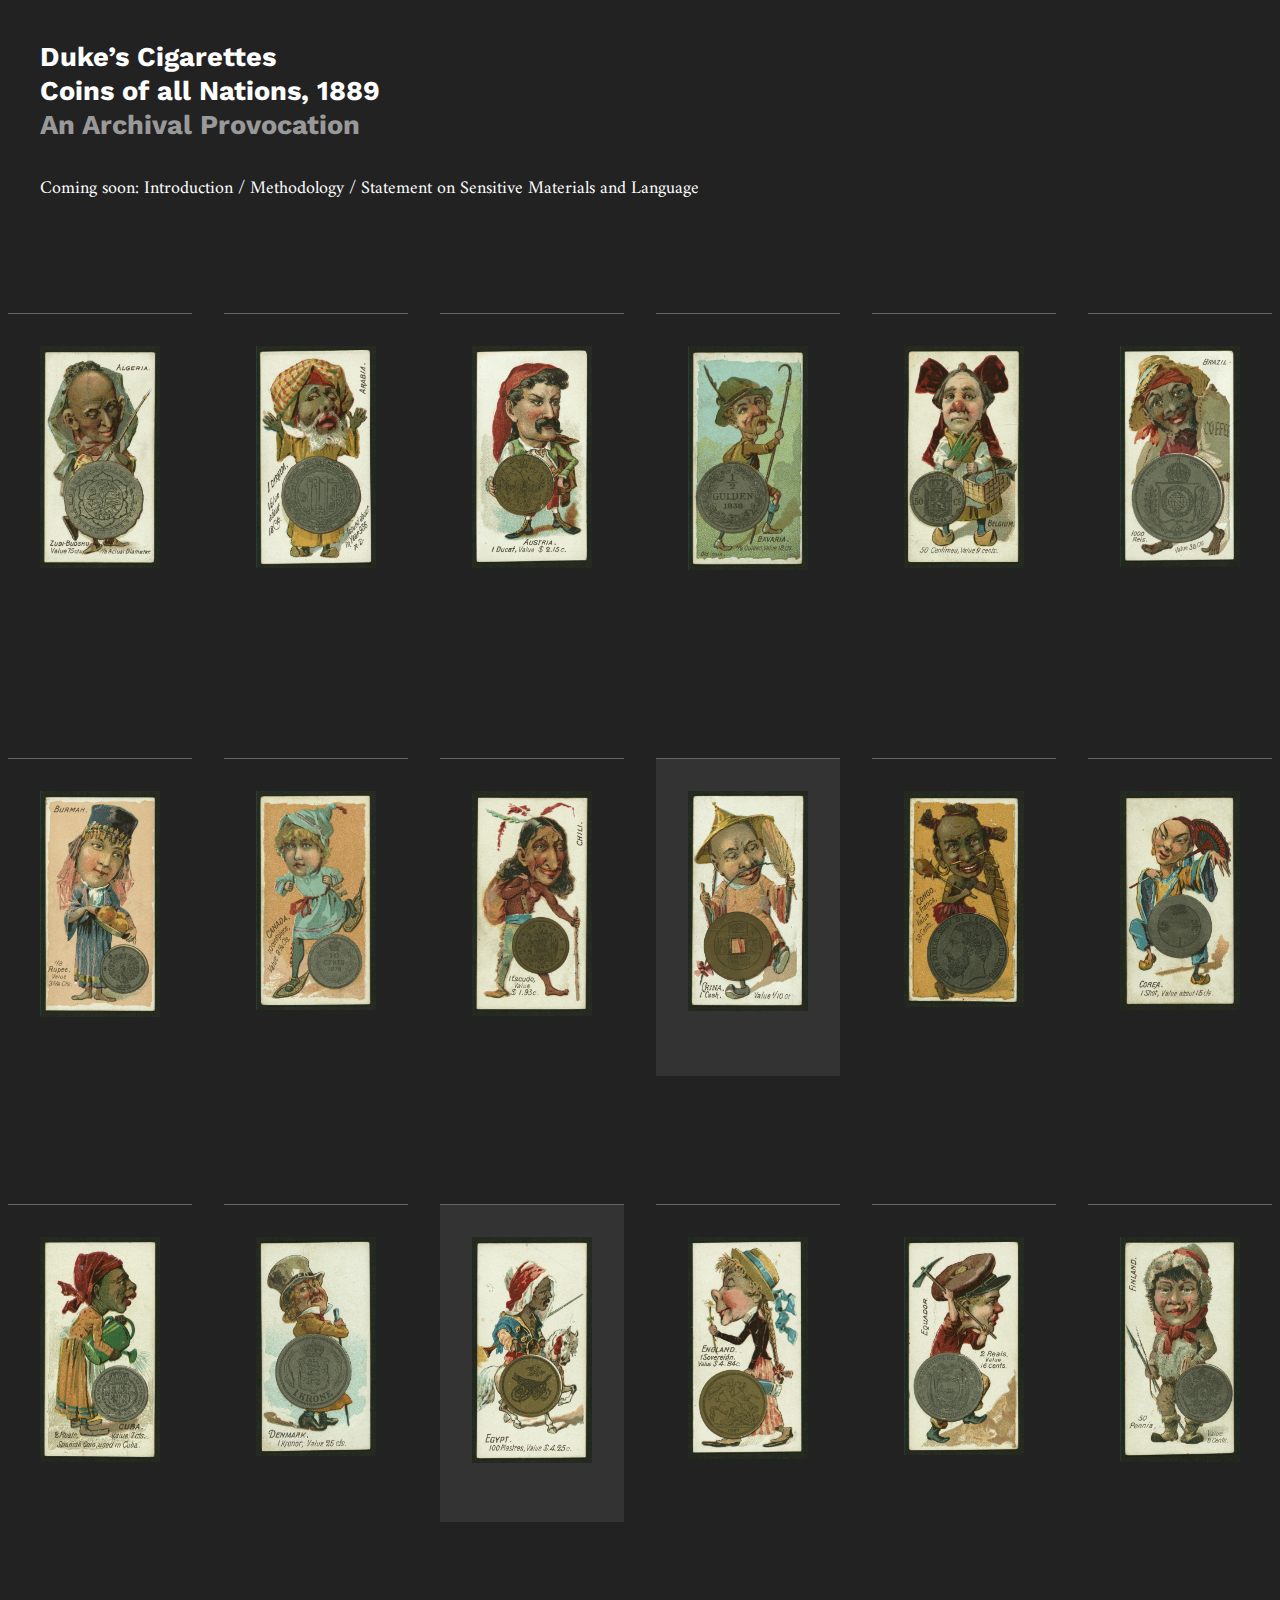
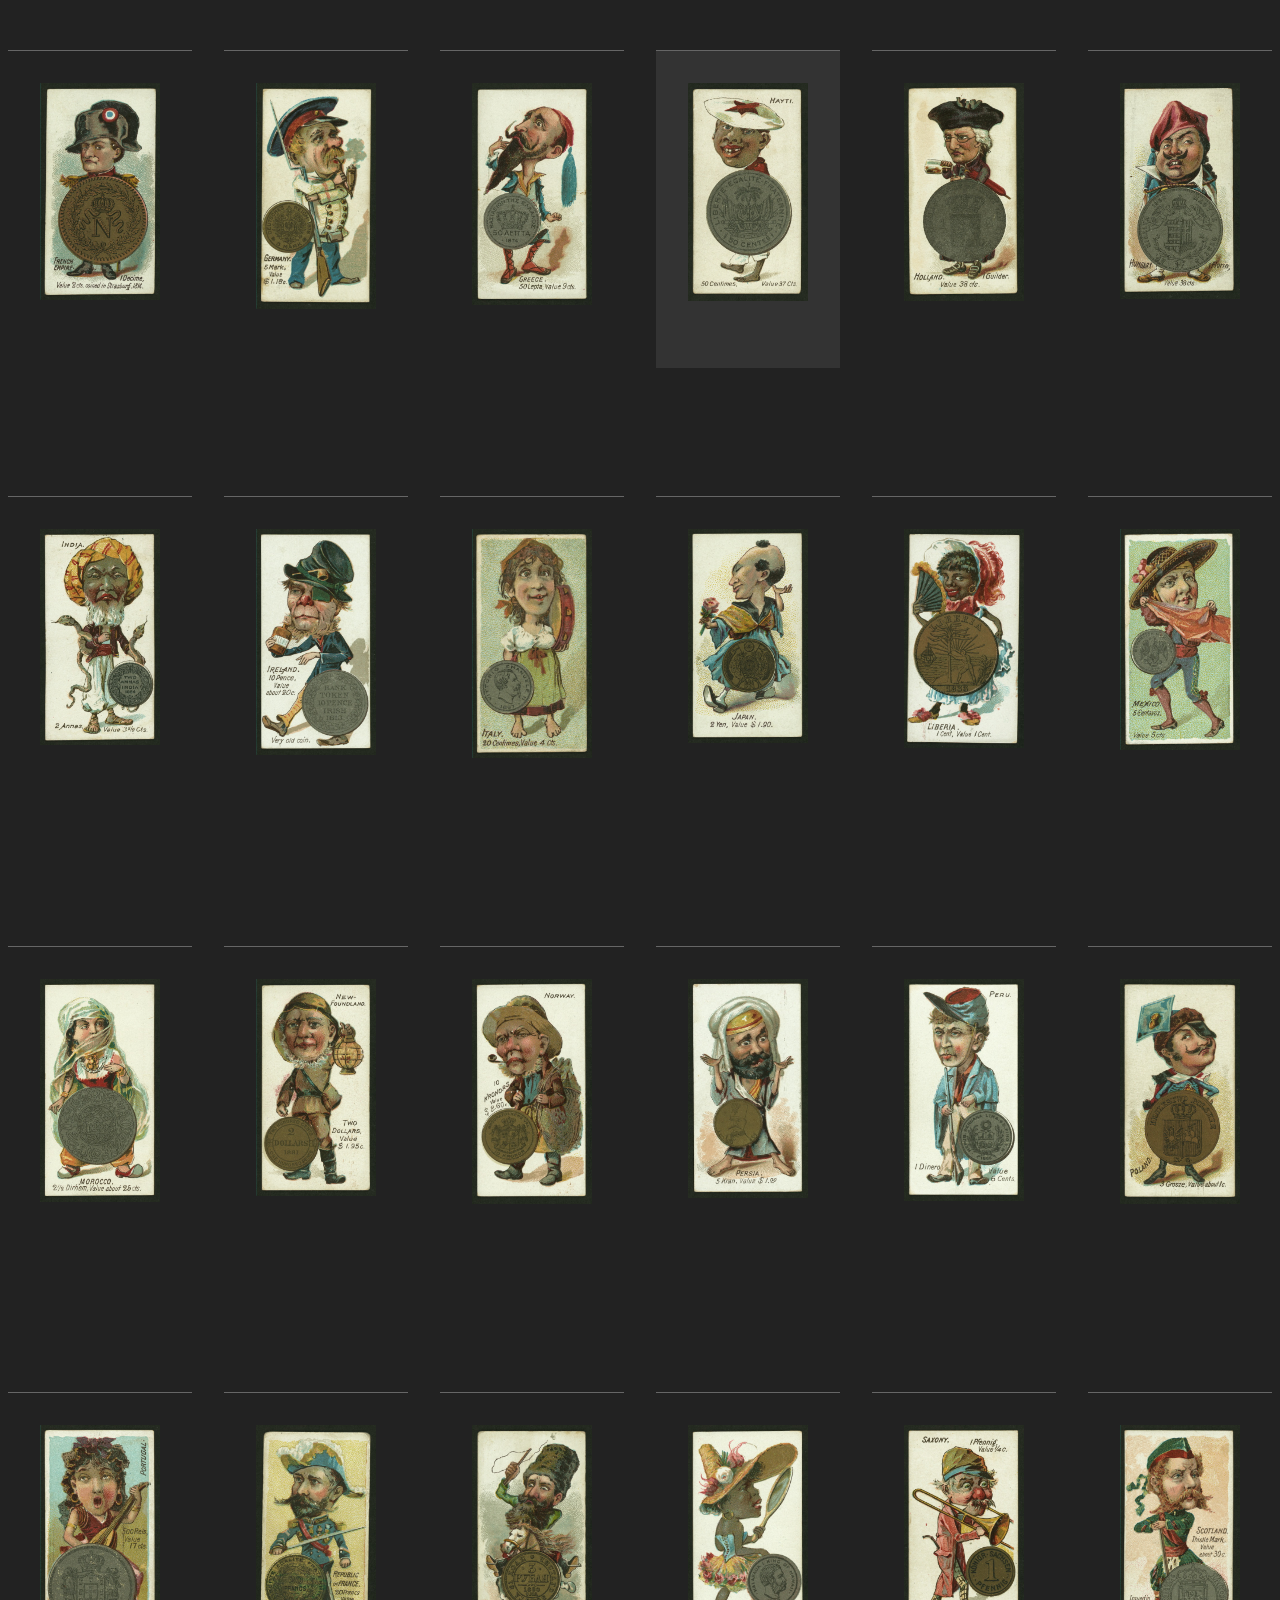
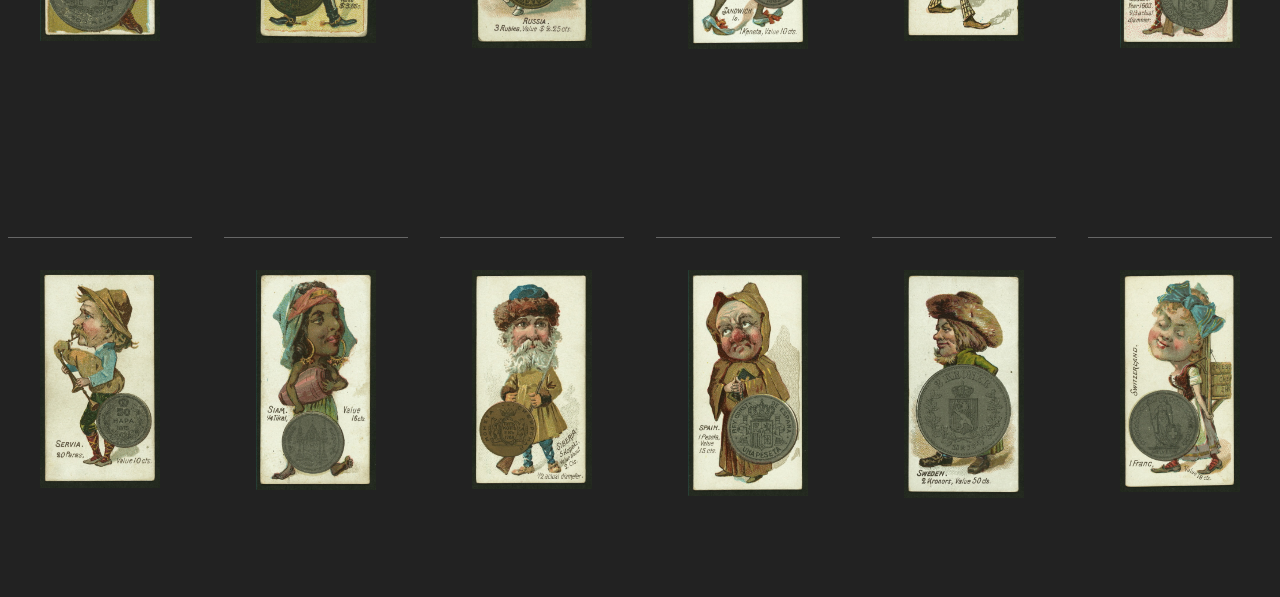
==== index.html @ 76cca0ab "Add files via upload" ====
<!doctype html>
<html lang="en-US">
<head>
	<meta charset="UTF-8">
	<meta name="viewport" content="width=device-width">
	<title>Duke’s Cigarettes Coins of all Nations 1889</title>
	<META NAME="ROBOTS" CONTENT="NOINDEX, NOFOLLOW">
<link rel="stylesheet" href="style.css" type="text/css" media="all" />
<link rel="preconnect" href="https://fonts.gstatic.com">
<link href="https://fonts.googleapis.com/css2?family=Amiri:ital@0;1&family=Work+Sans:ital,wght@0,300;0,500;0,700;1,300;1,500;1,700&display=swap" rel="stylesheet">                                                                                                                                                                                              </head>
<body class="home">
	
<header>
	<h1><a href="index.html">Duke’s Cigarettes<br>Coins of all Nations, 1889</a></h2>
	<h3>An Archival Provocation</h3>
	<p class="space">Coming soon: Introduction / Methodology / Statement on Sensitive Materials and Language</p>
</header>



<article>

  
  <section>
	  <img src="images/algeria.jpg">
  </section>
      
  <section>
	  <img src="images/arabia.jpg">
  </section>
  
  <section>
	  <img src="images/austria.jpg">
  </section>
  
  <section>
	  <img src="images/bavaria.jpg">
  </section>
  
  <section>
	  <img src="images/belgium.jpg">
  </section>
  
  <section>
	  <img src="images/Brazil.jpg">
  </section>
  
  <section>
	  <img src="images/Burmah.jpg">
  </section>
  
  <section>
	  <img src="images/Canada.jpg">
  </section>
  
  <section>
	  <img src="images/Chili.jpg">
  </section>
  
  <section class="dk">
	  <a href="china.html"><img src="images/china.jpg"></a>
  </section>
  <section>
	  <img src="images/Congo.jpg">
  </section>
    
  <section>
	  <img src="images/Corea.jpg">
  </section>
    
  <section>
	  <img src="images/Cuba.jpg">
  </section>
    
  <section>
	  <img src="images/Denmark.jpg">
  </section>
    
  <section class="dk">
	  <a href="egypt.html"><img src="images/Egypt.jpg"></a>
  </section>
    
  <section>
	  <img src="images/England.jpg">
  </section>
    
  <section>
	  <img src="images/Equador.jpg">
  </section>
    
  <section>
	  <img src="images/Finland.jpg">
  </section>
    
  <section>
	  <img src="images/French Empire.jpg">
  </section>
    
  <section>
	  <img src="images/Germany.jpg">
  </section>
    
  <section>
	  <img src="images/Greece.jpg">
  </section>
    
  <section class="dk">
	  <a href="haiti.html"><img src="images/Hayti.jpg"></a>
  </section>
    
  <section>
	  <img src="images/Holland.jpg">
  </section>
    
  <section>
	  <img src="images/Hungary.jpg">
  </section>
    
  <section>
	  <img src="images/India.jpg">
  </section>
    
  <section>
	  <img src="images/Ireland.jpg">
  </section>
    
  <section>
	  <img src="images/Italy.jpg">
  </section>
    
  <section>
	  <img src="images/Japan.jpg">
  </section>
    
  <section>
	  <img src="images/Liberia.jpg">
  </section>
    
  <section>
	  <img src="images/Mexico.jpg">
  </section>
    
  <section>
	  <img src="images/Morocco.jpg">
  </section>
    
  <section>
	  <img src="images/Newfoundland.jpg">
  </section>
    
  <section>
	  <img src="images/Norway.jpg">
  </section>
    
  <section>
	  <img src="images/Persia.jpg">
  </section>
    
  <section>
	  <img src="images/Peru.jpg">
  </section>
    
  <section>
	  <img src="images/Poland.jpg">
  </section>
    
  <section>
	  <img src="images/Portugal.jpg">
  </section>
    
  <section>
	  <img src="images/Republic of France.jpg">
  </section>
    
  <section>
	  <img src="images/Russia.jpg">
  </section>
    
  <section>
	  <img src="images/Sandwich Is.jpg">
  </section>
    
  <section>
	  <img src="images/Saxony.jpg">
  </section>
    
  <section>
	  <img src="images/Scotland.jpg">
  </section>
    
  <section>
	  <img src="images/Servia.jpg">
  </section>
    
  <section>
	  <img src="images/Siam.jpg">
  </section>
    
  <section>
	  <img src="images/Siberia.jpg">
  </section>
    
  <section>
	  <img src="images/Spain.jpg">
  </section>
    
  <section>
	  <img src="images/Sweden.jpg">
  </section>
    
  <section>
	  <img src="images/Switzerland.jpg">
  </section>
    
    
</article>



</body>
</html>
---- style.css ----
*, *:before, *:after {
  box-sizing: border-box !important;
}
header {
	max-width: 1400px;
	margin: 0 auto;
	padding: 2rem;
}
article {
	max-width: 1400px;
	margin: 0 auto;
column-width: auto;
column-gap: 3rem;
column-count: 3;
}
.home article {
display: grid;
  grid-template-columns: auto auto auto auto auto auto;
  grid-gap: 2rem;
}
.space {margin-top: 2em;}
section {
  display: inline-block;
  margin: 4rem 0 2rem 0;
  padding: 2rem;
  width: 100%;
  background: #222;
  border-top: 1px solid #666;
}
section:hover {
	background: #000;
}
.dk {
	background: #333;
}
section img {
width: 100%;
    max-height: 600px; 
    object-fit: contain;	
    /*filter: blur(5px);*/
    margin: 0 0 20px 0;
cursor: pointer;
}
section:hover img {
	filter: blur(0);
}
p {
  margin: 1rem 0;
}

/*  styles for background color, etc; not necessary for this thing to work  */
body {
  font-family: 'Amiri', serif;
  background: #222;
  line-height: 1.25;
  font-size: 18px;
  font-weight: 400;
  color: #fff;
}
h1, h2, h3, h4, h5, h6 {
	font-family: 'Work Sans', sans-serif;
}
h1 {
	font-size: 1.7rem;
	font-weight: 700;
	color: #eee;
	margin:0;
}
h2 {
	font-size: 1.7rem;
	font-weight: 700;
	color: #eee;
	margin:0;
}
h3 {
	font-size: 1.7rem;
	font-weight: 700;
	color: #999;
	margin:0;
}
h4 {
	font-size: 1.7rem;
	font-weight: 700;
	color: #666;
	margin:0;
}
h6 {
	font-size: 0.7rem;
	font-weight: 500;
	color: #999;
	margin: 1rem 0 0 0;
}
h6 a, h6 a:visited {
	color: #999;
	text-decoration: underline;
}
p {
  text-align: left;
}
a, a:visited {
	color: #fff;
	text-decoration: none;
}
a:hover, h6 a:hover {
color: yellow;
}


@media only screen and (max-width: 900px)  {

article {
column-count: 2;
}

}

@media only screen and (max-width: 600px)  {

article {
column-count: 1;
}

}
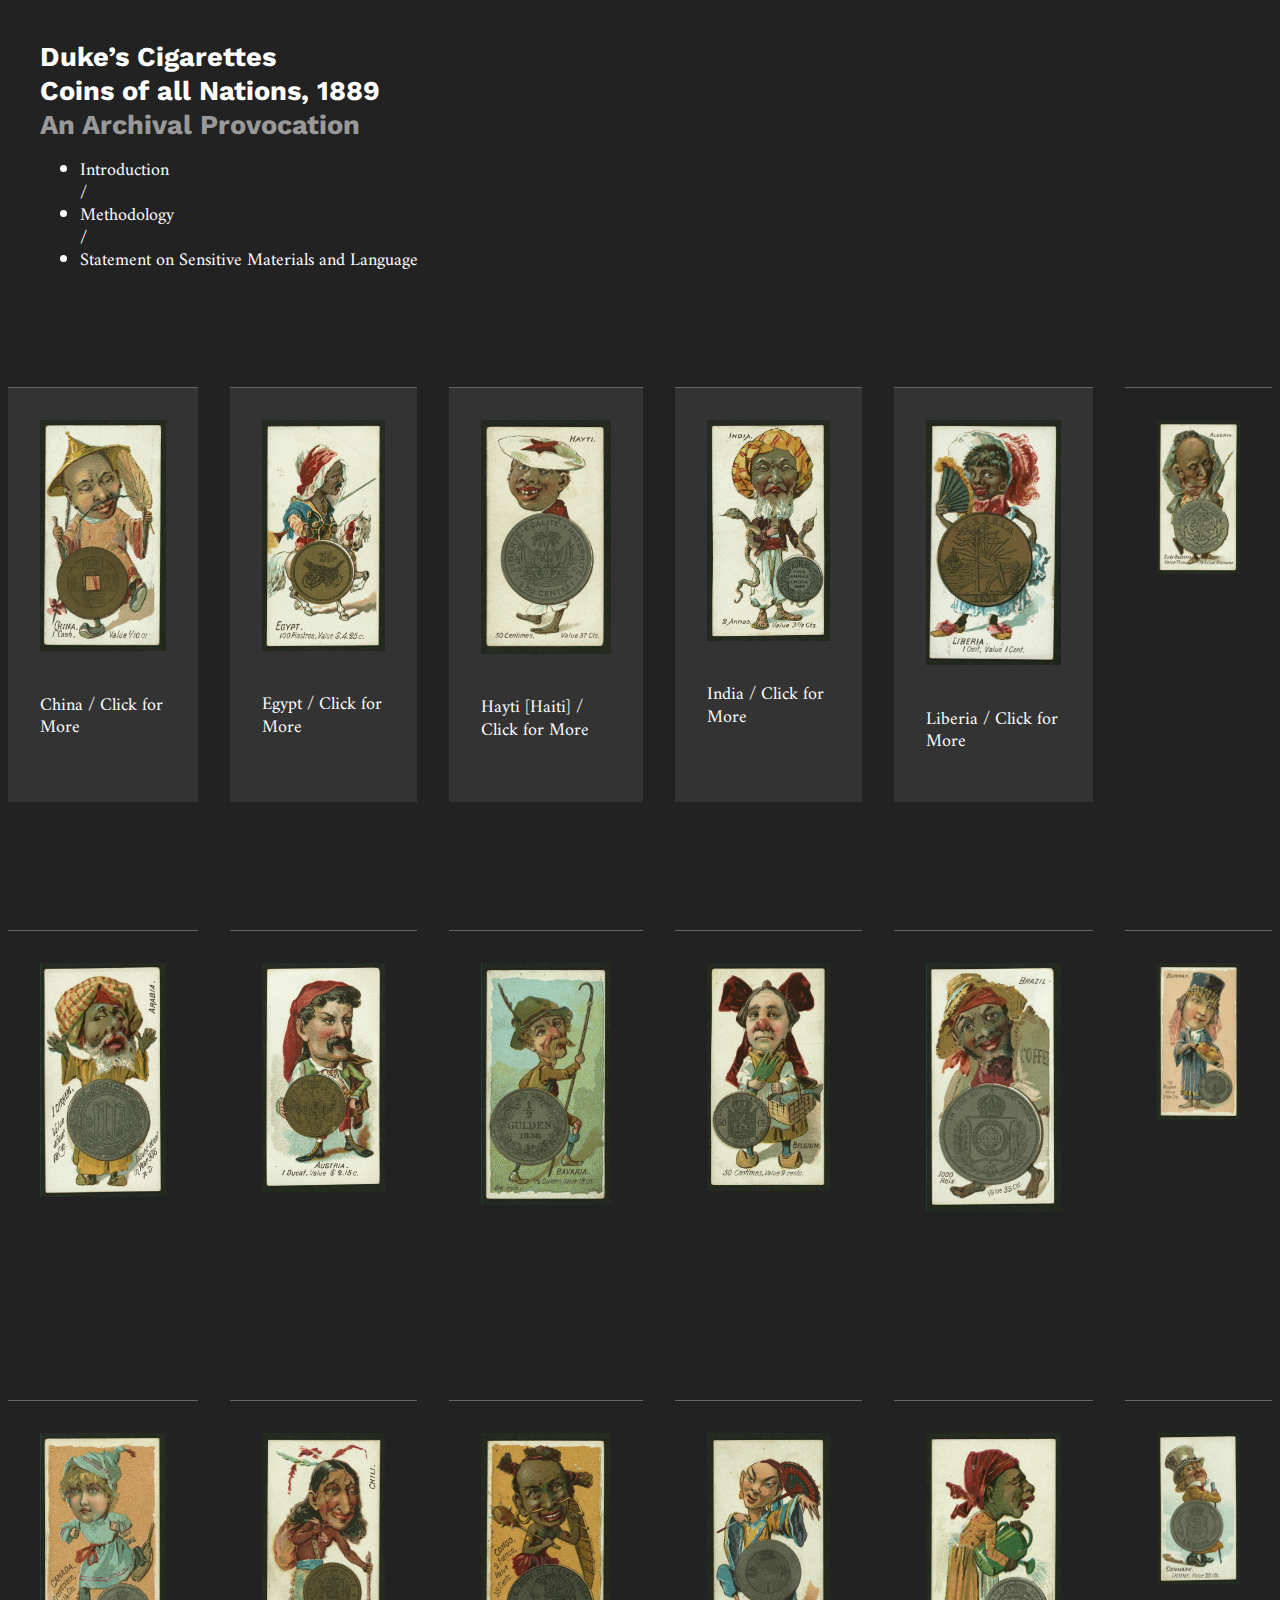
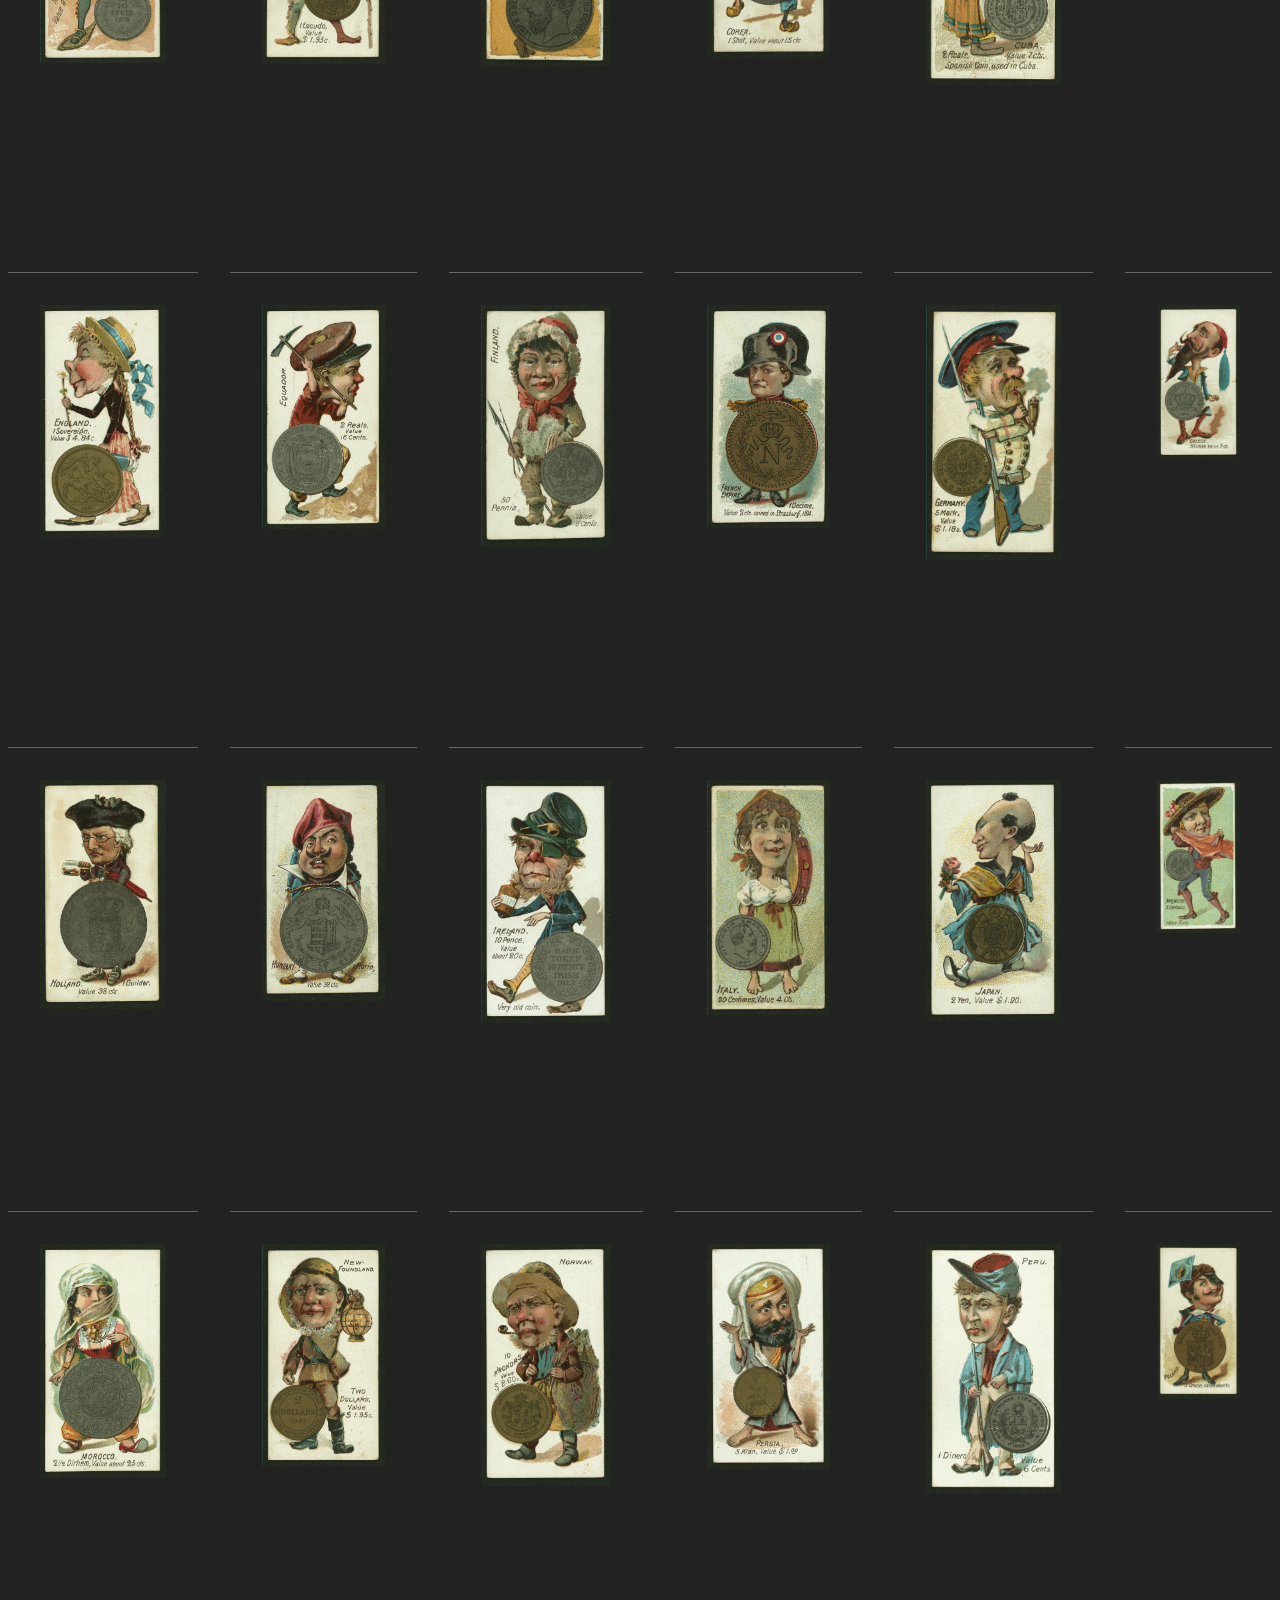
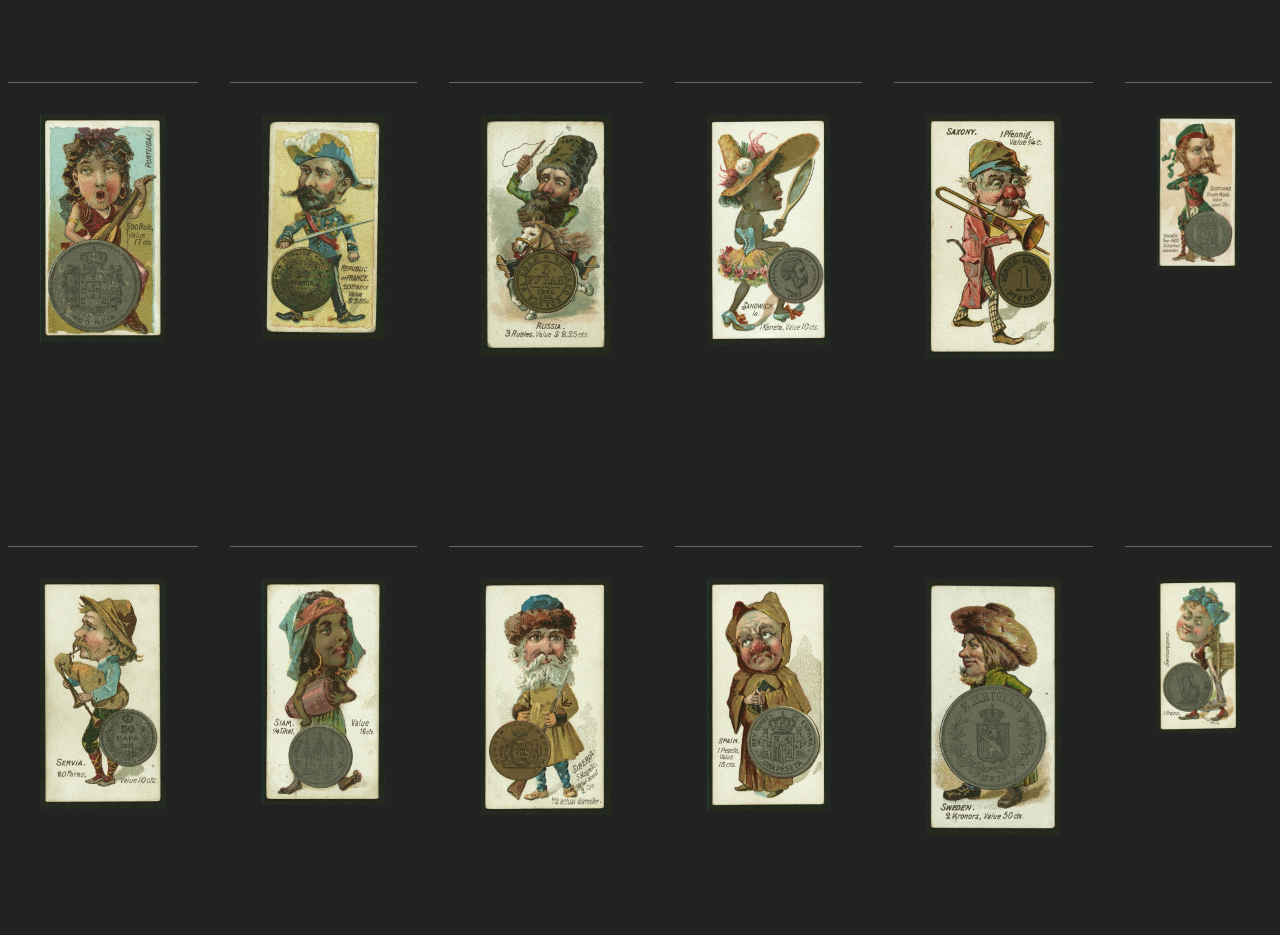
==== commit d511ff04: "Add files via upload" ====
--- a/index.html
+++ b/index.html
@@ -13,13 +13,58 @@
 <header>
 	<h1><a href="index.html">Duke’s Cigarettes<br>Coins of all Nations, 1889</a></h2>
 	<h3>An Archival Provocation</h3>
-	<p class="space">Coming soon: Introduction / Methodology / Statement on Sensitive Materials and Language</p>
+	<ul>
+		<li><a href="intro.html">Introduction</a></li> /
+		<li><a href="methodology.html">Methodology</a></li> /
+		<li><a href="statement.html">Statement on Sensitive Materials and Language</a></li>
+	</ul>	
+		
 </header>
 
 
 
 <article>
-
+  <section class="dk">
+  	<a href="china.html"><img src="images/china.jpg">
+  <div class="middle">
+    <div class="label"><p>China / Click for More</p></div>
+  </div>
+  	</a>
+  </section>
+  
+  <section class="dk">
+ 	 <a href="egypt.html"><img src="images/Egypt.jpg">
+  <div class="middle">
+    <div class="label"><p>Egypt / Click for More</p></div>
+  </div>
+  	</a>
+  </section>
+  
+  <section class="dk">
+	  <a href="haiti.html"><img src="images/Hayti.jpg">
+  <div class="middle">
+    <div class="label"><p>Hayti [Haiti] / Click for More</p></div>
+  </div>
+	  </a>
+  </section>
+  
+  <section class="dk">
+	  <a href="india.html"><img src="images/India.jpg">
+  <div class="middle">
+    <div class="label"><p>India / Click for More</p></div>
+  </div>
+	  </a>
+  </section>
+  
+    
+  <section class="dk">
+	  <a href="liberia.html"><img src="images/Liberia.jpg">
+  <div class="middle">
+    <div class="label"><p>Liberia / Click for More</p></div>
+  </div>
+	  </a>
+  </section>
+  
   
   <section>
 	  <img src="images/algeria.jpg">
@@ -57,9 +102,6 @@
 	  <img src="images/Chili.jpg">
   </section>
   
-  <section class="dk">
-	  <a href="china.html"><img src="images/china.jpg"></a>
-  </section>
   <section>
 	  <img src="images/Congo.jpg">
   </section>
@@ -75,11 +117,7 @@
   <section>
 	  <img src="images/Denmark.jpg">
   </section>
-    
-  <section class="dk">
-	  <a href="egypt.html"><img src="images/Egypt.jpg"></a>
-  </section>
-    
+        
   <section>
 	  <img src="images/England.jpg">
   </section>
@@ -103,11 +141,7 @@
   <section>
 	  <img src="images/Greece.jpg">
   </section>
-    
-  <section class="dk">
-	  <a href="haiti.html"><img src="images/Hayti.jpg"></a>
-  </section>
-    
+        
   <section>
 	  <img src="images/Holland.jpg">
   </section>
@@ -115,11 +149,7 @@
   <section>
 	  <img src="images/Hungary.jpg">
   </section>
-    
-  <section>
-	  <img src="images/India.jpg">
-  </section>
-    
+        
   <section>
 	  <img src="images/Ireland.jpg">
   </section>
@@ -130,10 +160,6 @@
     
   <section>
 	  <img src="images/Japan.jpg">
-  </section>
-    
-  <section>
-	  <img src="images/Liberia.jpg">
   </section>
     
   <section>
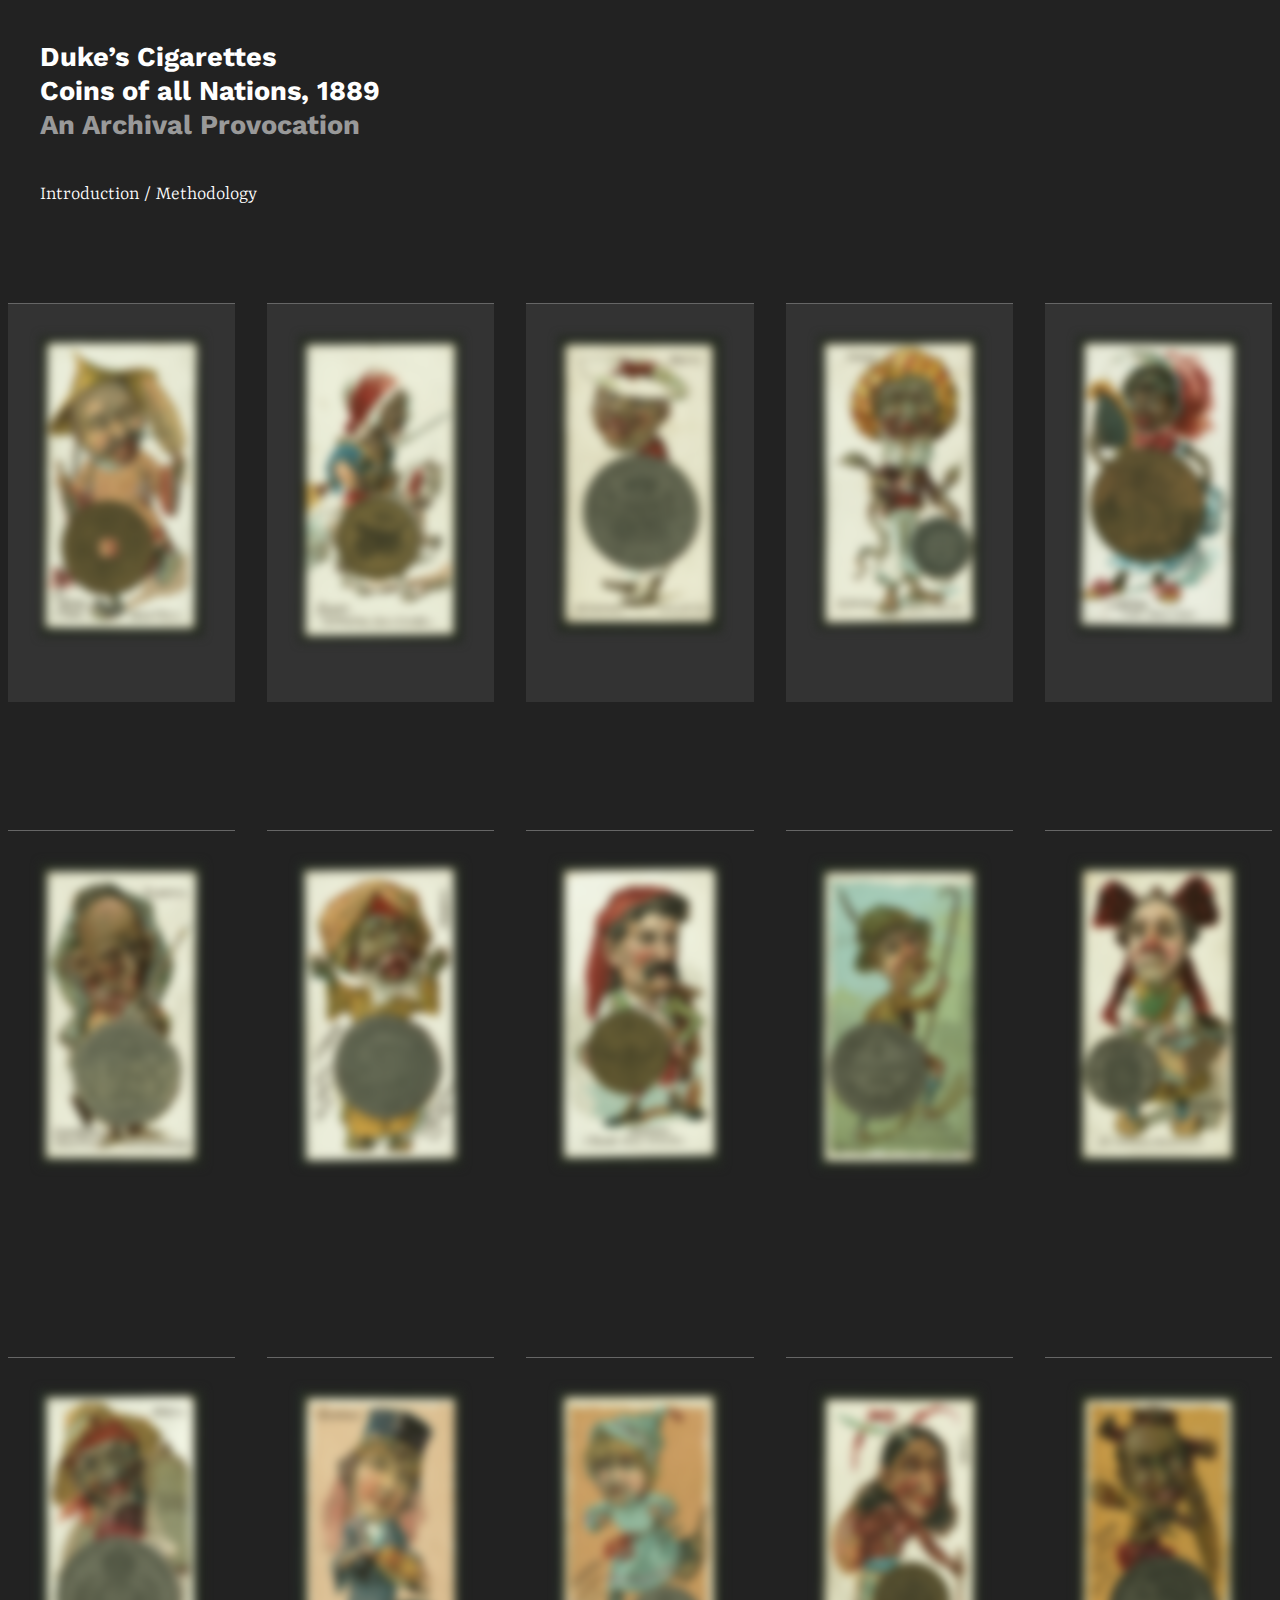
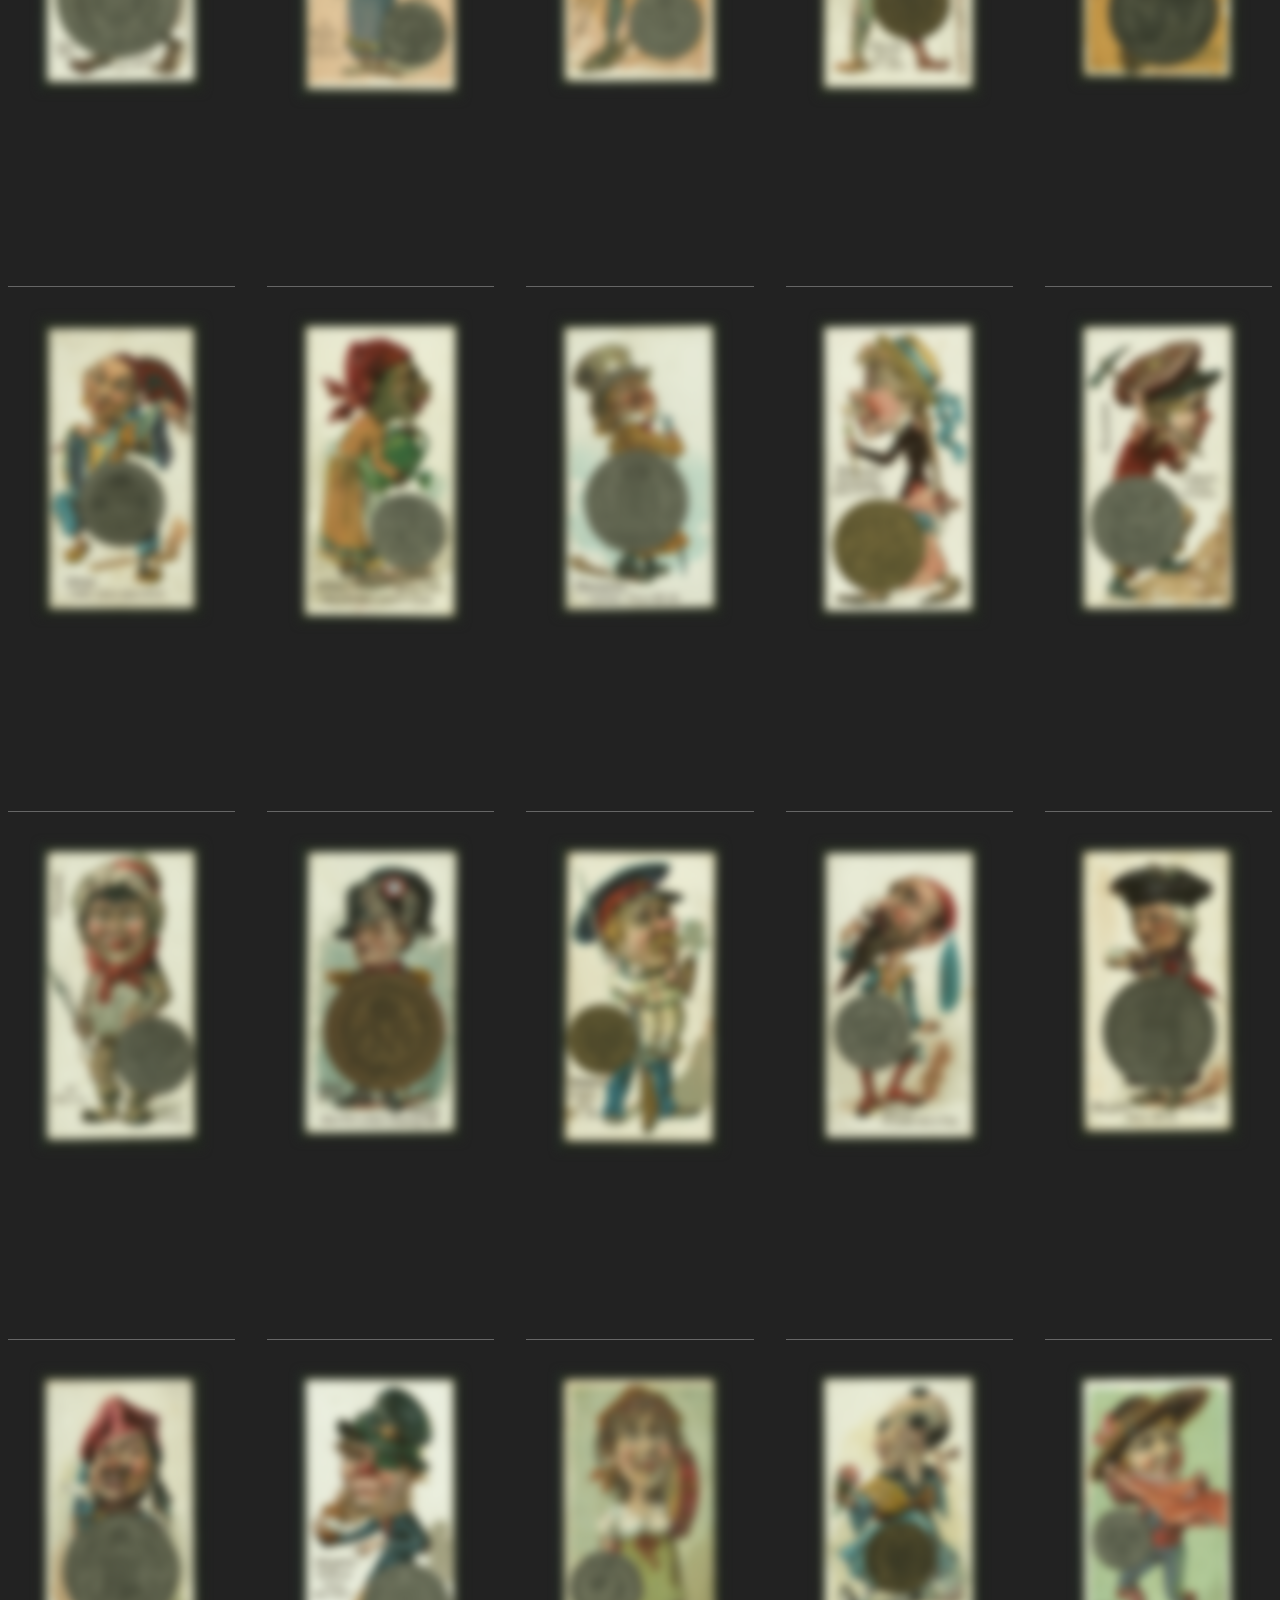
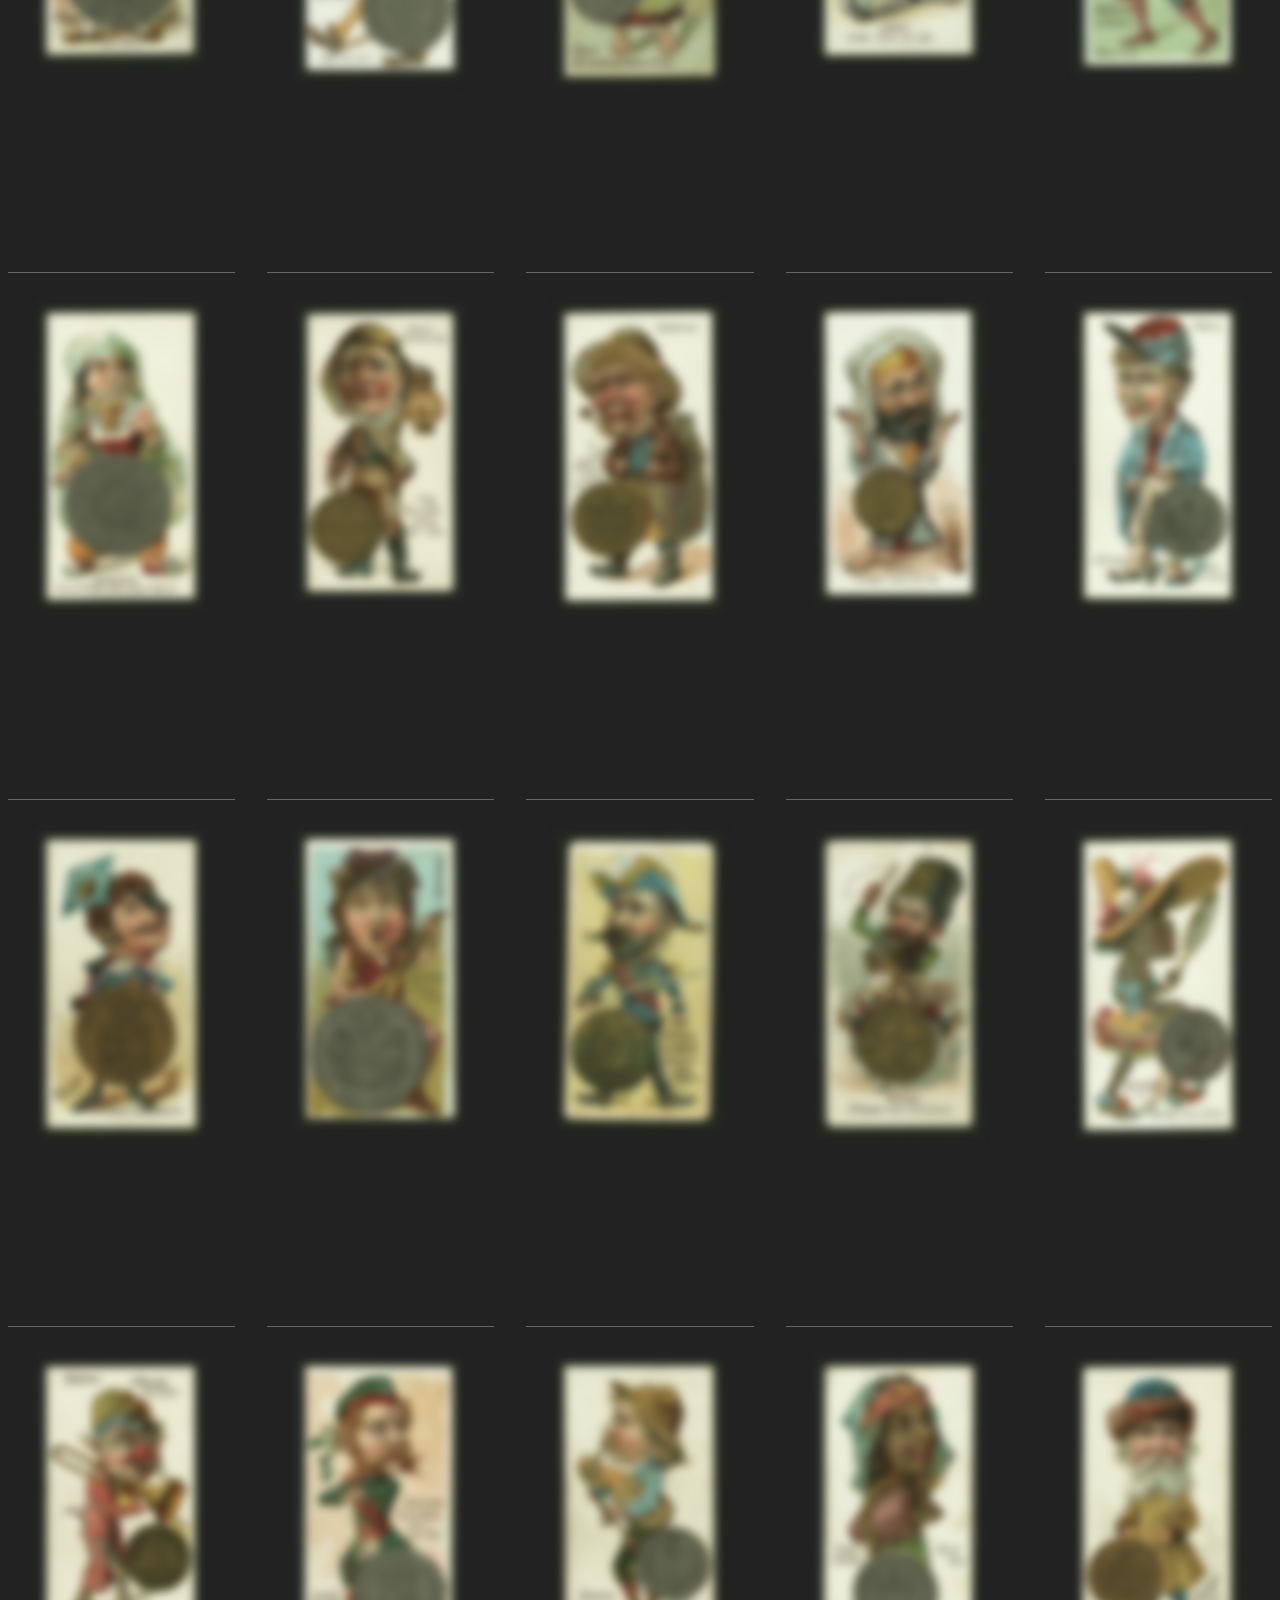
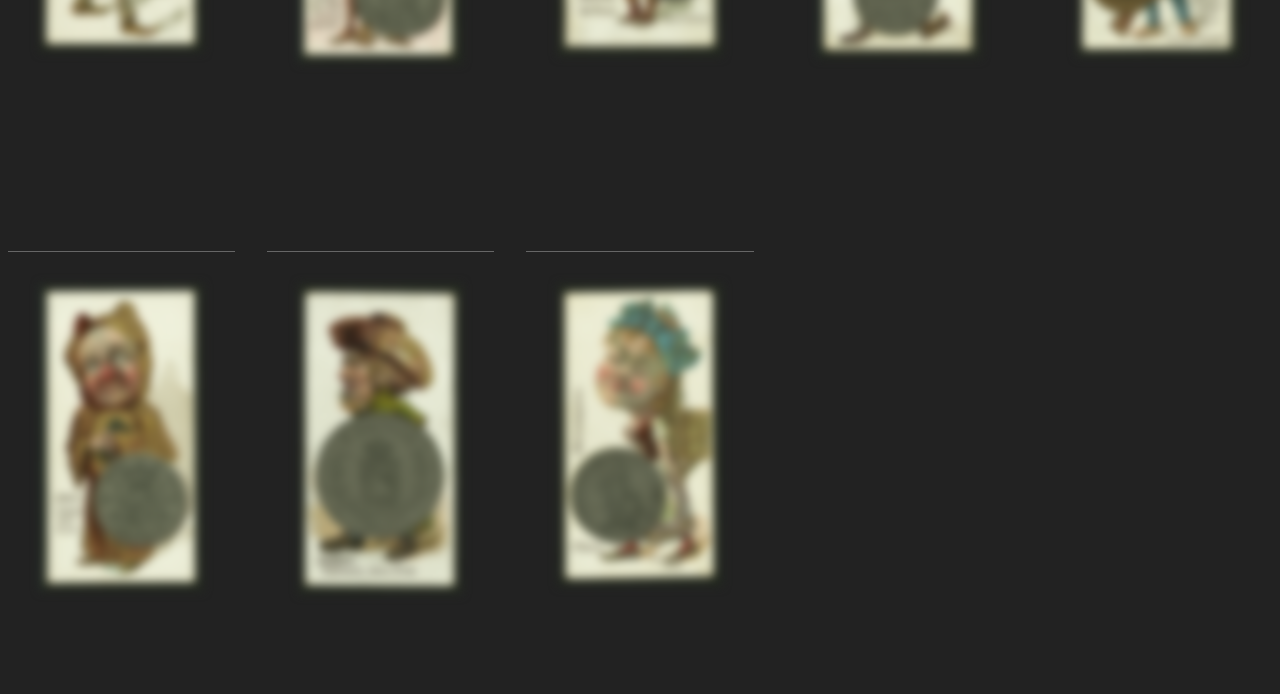
==== commit 96da8ad1: "Add files via upload" ====
--- a/index.html
+++ b/index.html
@@ -7,7 +7,8 @@
 	<META NAME="ROBOTS" CONTENT="NOINDEX, NOFOLLOW">
 <link rel="stylesheet" href="style.css" type="text/css" media="all" />
 <link rel="preconnect" href="https://fonts.gstatic.com">
-<link href="https://fonts.googleapis.com/css2?family=Amiri:ital@0;1&family=Work+Sans:ital,wght@0,300;0,500;0,700;1,300;1,500;1,700&display=swap" rel="stylesheet">                                                                                                                                                                                              </head>
+<link href="https://fonts.googleapis.com/css2?family=Work+Sans:ital,wght@0,300;0,500;0,700;1,300&family=Yrsa:wght@300&display=swap" rel="stylesheet">                                                                                                                                                                                           
+</head>
 <body class="home">
 	
 <header>
@@ -15,8 +16,7 @@
 	<h3>An Archival Provocation</h3>
 	<ul>
 		<li><a href="intro.html">Introduction</a></li> /
-		<li><a href="methodology.html">Methodology</a></li> /
-		<li><a href="statement.html">Statement on Sensitive Materials and Language</a></li>
+		<li><a href="methodology.html">Methodology</a></li>
 	</ul>	
 		
 </header>
--- a/style.css
+++ b/style.css
@@ -6,6 +6,18 @@
 	margin: 0 auto;
 	padding: 2rem;
 }
+header ul {
+	list-style-type: none;
+	margin: 40px 0 0 0;
+	padding:0;
+}
+header ul li {
+	display: inline-block;
+}
+header ul li a.current {
+	color: yellow;
+}
+
 article {
 	max-width: 1400px;
 	margin: 0 auto;
@@ -15,8 +27,28 @@
 }
 .home article {
 display: grid;
-  grid-template-columns: auto auto auto auto auto auto;
+  grid-template-columns: auto auto auto auto auto;
   grid-gap: 2rem;
+}
+.text article {
+	display: block;
+	column-count: 1;
+	padding: 2rem;
+}
+.textcol {
+	max-width: 800px;
+}
+.textcol p a {
+	color: yellow;
+}
+.textcol p a:hover {
+	color: white;
+	text-decoration: underline;
+}
+hr {
+	margin: 3em 0;
+	border-top: 1px solid #999;
+	border-bottom: 0;
 }
 .space {margin-top: 2em;}
 section {
@@ -32,29 +64,49 @@
 }
 .dk {
 	background: #333;
+	position: relative;
+}
+.middle {
+  opacity: 0;
+  position: absolute;
+  top: 85%;
+  left: 0;
+  right: 0;
+  text-align: center;
+}
+.label p {
+  color: yellow;
+  display: inline-block;
+  text-align: center;
+  padding: 5px 5px 0 5px;
+}
+.dk:hover .middle {
+  opacity: 1;
+}
+.hide {
+	display: none;
+}
+section:hover + .hide {
+	display: block;
 }
 section img {
 width: 100%;
     max-height: 600px; 
     object-fit: contain;	
-    /*filter: blur(5px);*/
+    filter: blur(5px);
     margin: 0 0 20px 0;
 cursor: pointer;
 }
 section:hover img {
 	filter: blur(0);
 }
-p {
-  margin: 1rem 0;
-}
-
 /*  styles for background color, etc; not necessary for this thing to work  */
 body {
-  font-family: 'Amiri', serif;
+  font-family: 'Yrsa', serif;
   background: #222;
   line-height: 1.25;
-  font-size: 18px;
-  font-weight: 400;
+  font-size: 20px;
+  font-weight: 300;
   color: #fff;
 }
 h1, h2, h3, h4, h5, h6 {
@@ -96,6 +148,7 @@
 }
 p {
   text-align: left;
+  margin: 1rem 0;
 }
 a, a:visited {
 	color: #fff;
@@ -111,6 +164,9 @@
 article {
 column-count: 2;
 }
+.home article {
+  grid-template-columns: auto auto auto;
+}
 
 }
 
@@ -119,5 +175,8 @@
 article {
 column-count: 1;
 }
+.home article {
+  grid-template-columns: auto auto;
+}
 
 }
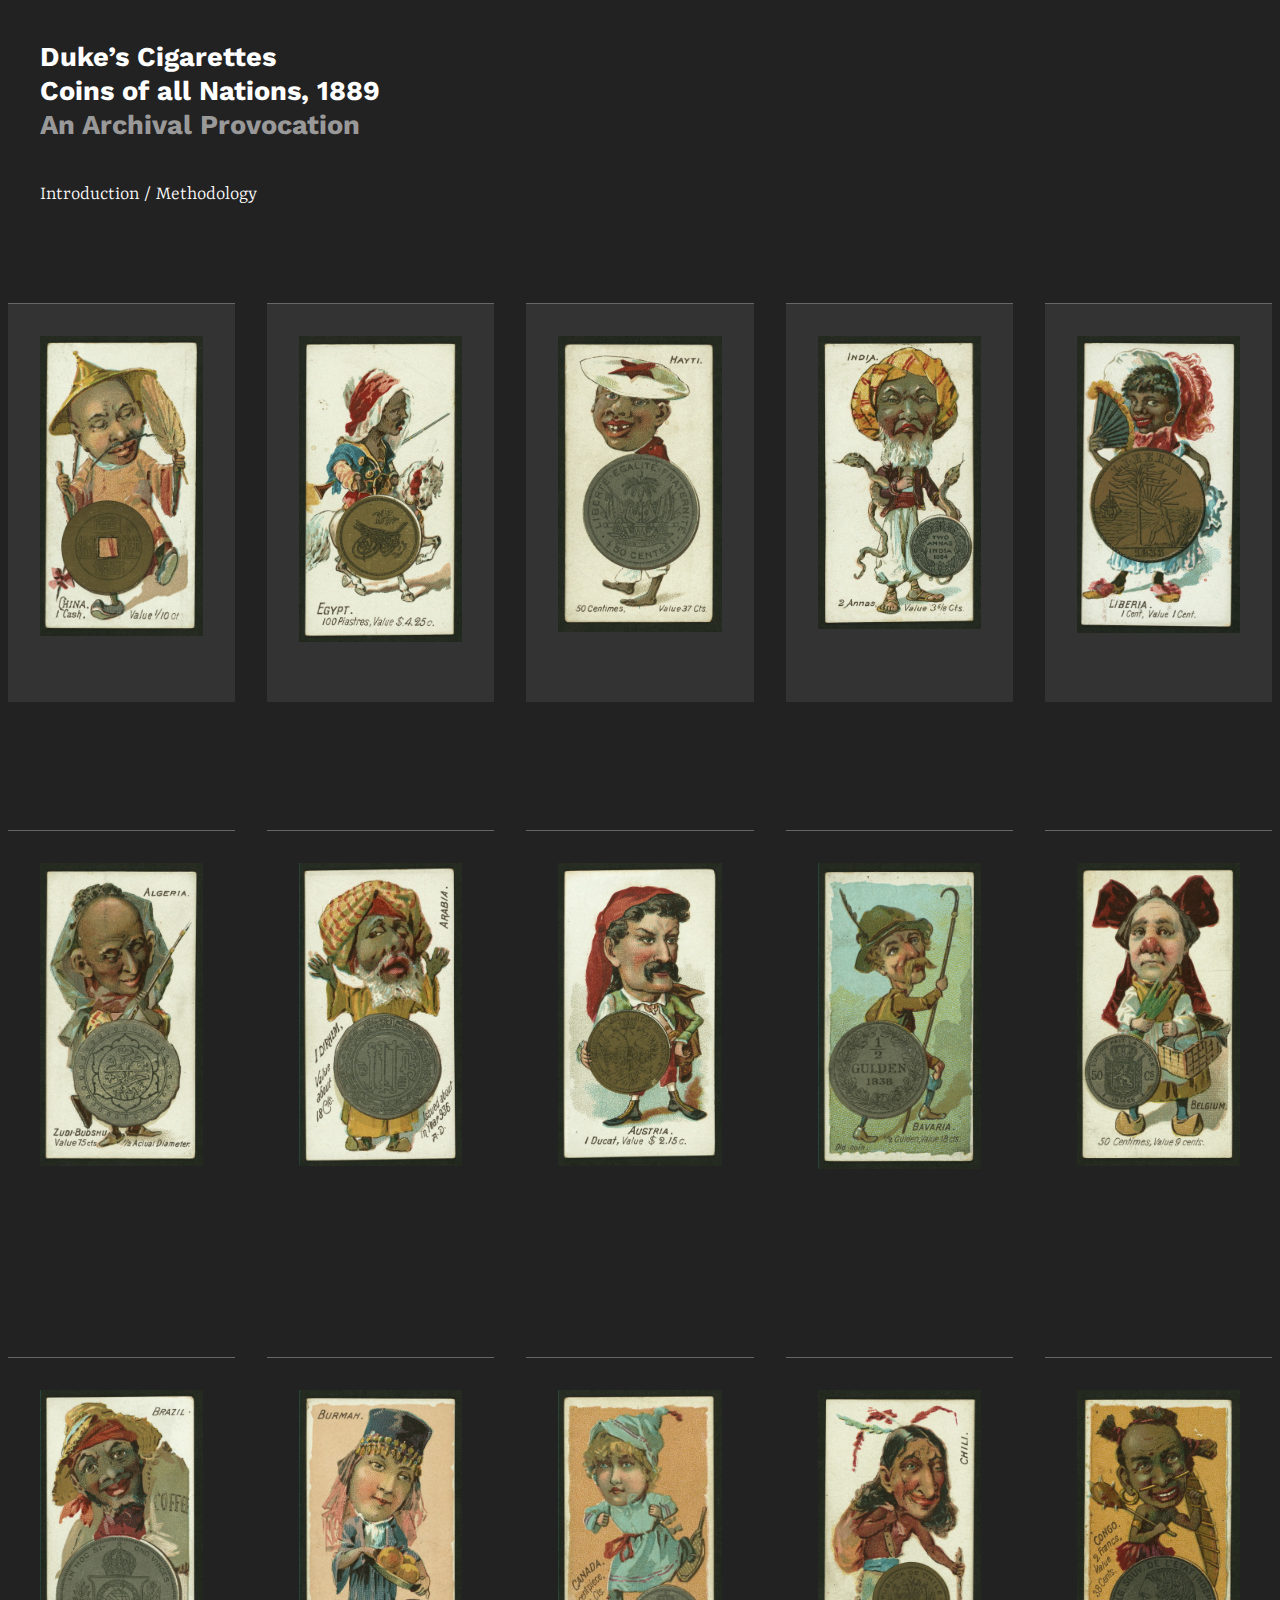
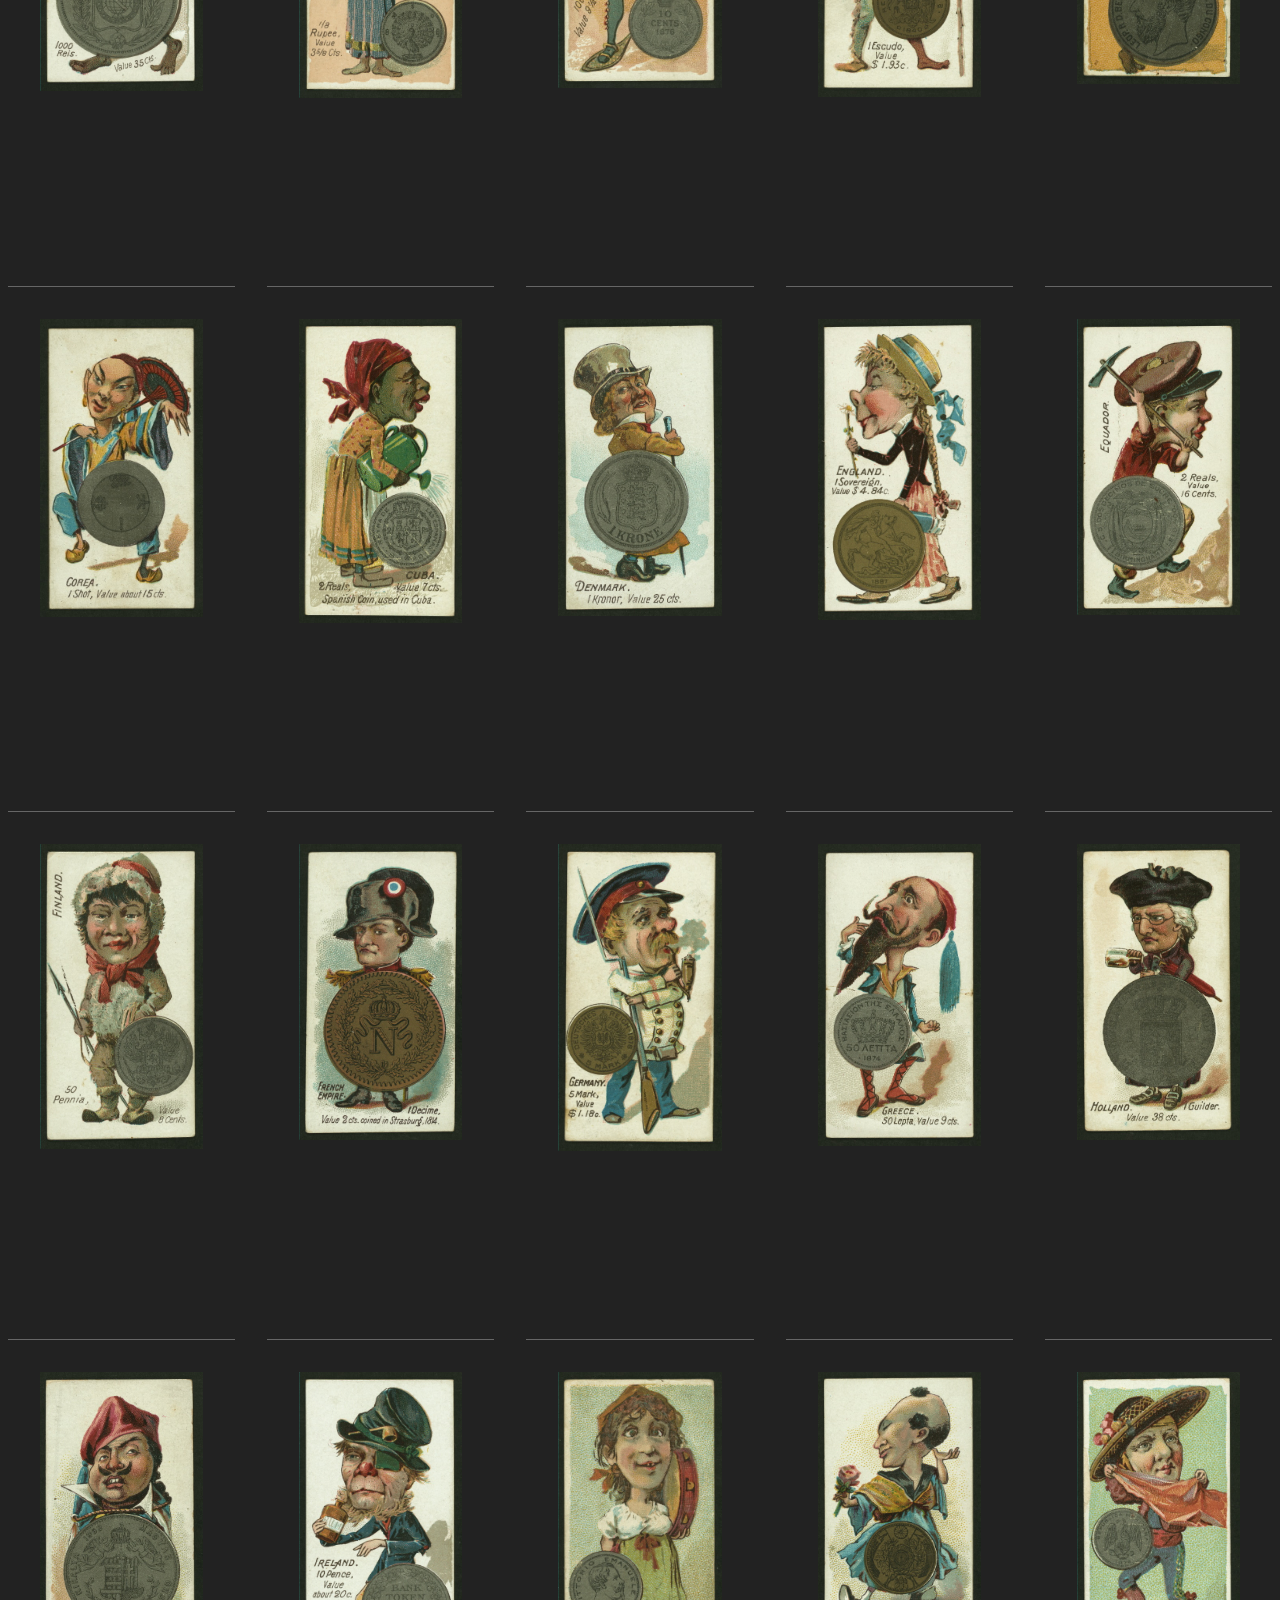
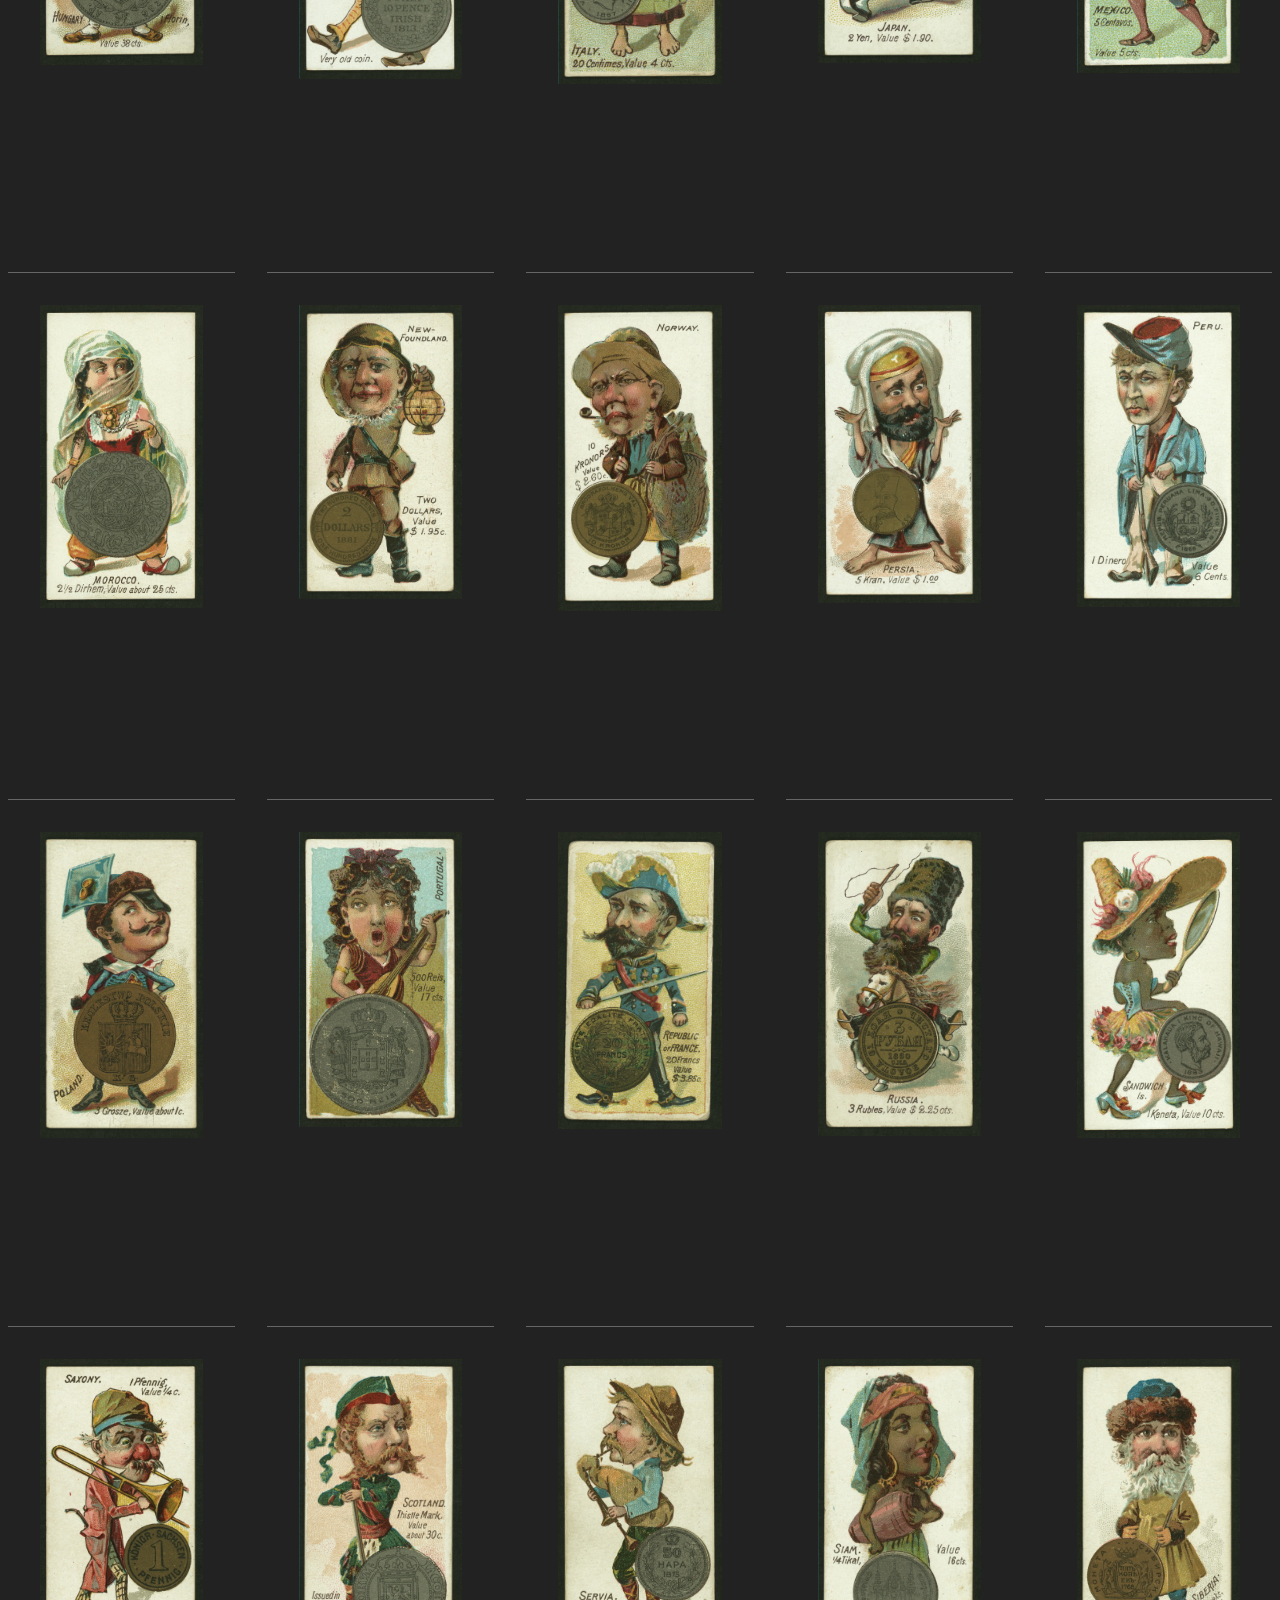
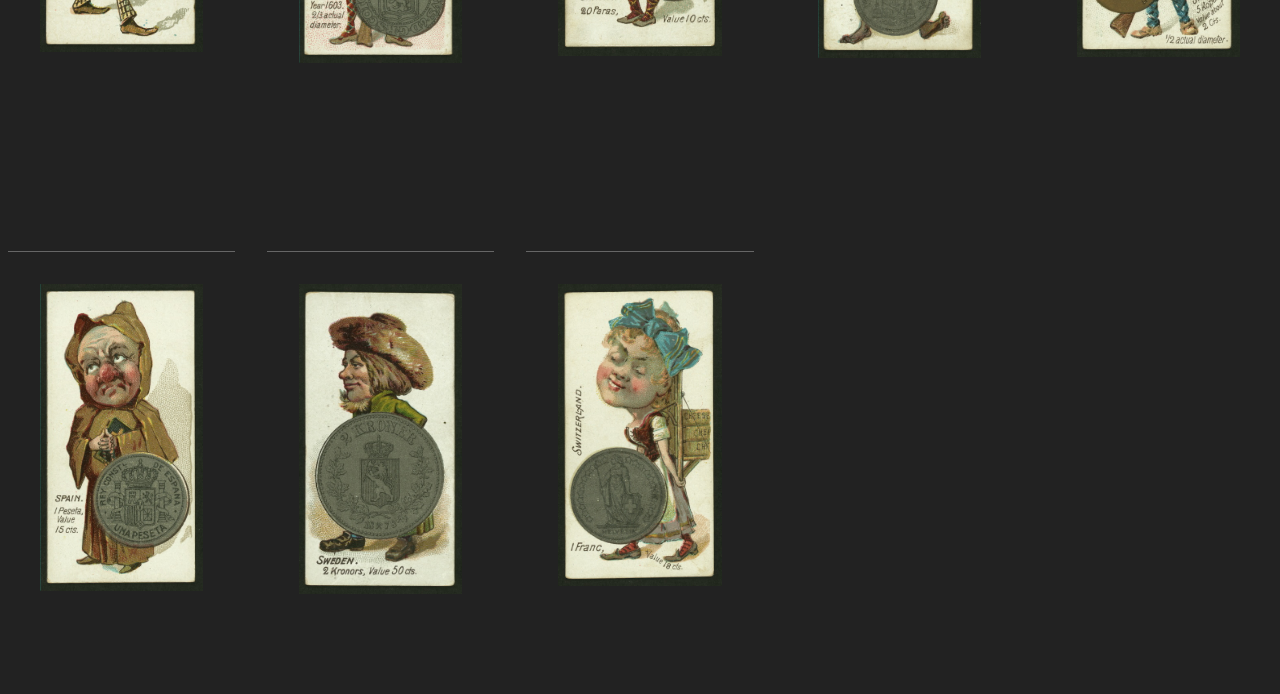
==== commit 1ea8ae98: "Add files via upload" ====
--- a/index.html
+++ b/index.html
@@ -7,7 +7,7 @@
 	<META NAME="ROBOTS" CONTENT="NOINDEX, NOFOLLOW">
 <link rel="stylesheet" href="style.css" type="text/css" media="all" />
 <link rel="preconnect" href="https://fonts.gstatic.com">
-<link href="https://fonts.googleapis.com/css2?family=Work+Sans:ital,wght@0,300;0,500;0,700;1,300&family=Yrsa:wght@300&display=swap" rel="stylesheet">                                                                                                                                                                                           
+<link href="https://fonts.googleapis.com/css2?family=Work+Sans:ital,wght@0,300;0,500;0,700;1,300;1,700&family=Yrsa:wght@300&display=swap" rel="stylesheet">                                                                                                                                                                                           
 </head>
 <body class="home">
 	
--- a/style.css
+++ b/style.css
@@ -79,6 +79,7 @@
   display: inline-block;
   text-align: center;
   padding: 5px 5px 0 5px;
+  font-size: 0.7em;
 }
 .dk:hover .middle {
   opacity: 1;
@@ -93,7 +94,7 @@
 width: 100%;
     max-height: 600px; 
     object-fit: contain;	
-    filter: blur(5px);
+    /*filter: blur(5px);*/
     margin: 0 0 20px 0;
 cursor: pointer;
 }
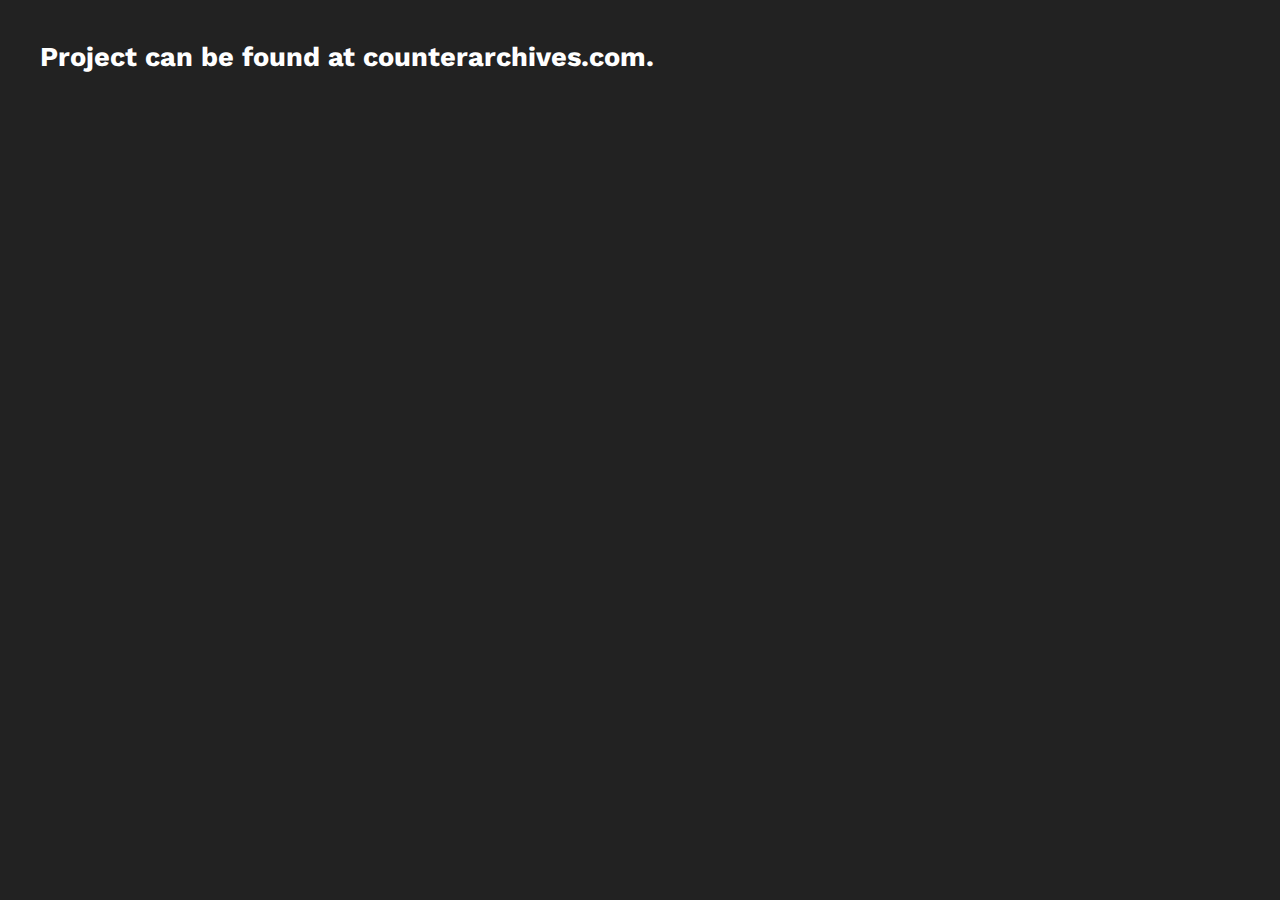
==== commit dfa6f6b0: "Update index.html" ====
--- a/index.html
+++ b/index.html
@@ -12,17 +12,17 @@
 <body class="home">
 	
 <header>
-	<h1><a href="index.html">Duke’s Cigarettes<br>Coins of all Nations, 1889</a></h2>
-	<h3>An Archival Provocation</h3>
+	<h1><a href="https://counterarchives.com/">Project can be found at counterarchives.com.</a></h2>
+	<!--<h3>An Archival Provocation</h3>
 	<ul>
 		<li><a href="intro.html">Introduction</a></li> /
 		<li><a href="methodology.html">Methodology</a></li>
-	</ul>	
+	</ul>	-->
 		
 </header>
 
 
-
+<!--
 <article>
   <section class="dk">
   	<a href="china.html"><img src="images/china.jpg">
@@ -241,7 +241,7 @@
     
 </article>
 
-
+-->
 
 </body>
-</html>+</html>
--- a/style.css
+++ b/style.css
@@ -94,7 +94,7 @@
 width: 100%;
     max-height: 600px; 
     object-fit: contain;	
-    /*filter: blur(5px);*/
+    filter: blur(5px);
     margin: 0 0 20px 0;
 cursor: pointer;
 }
